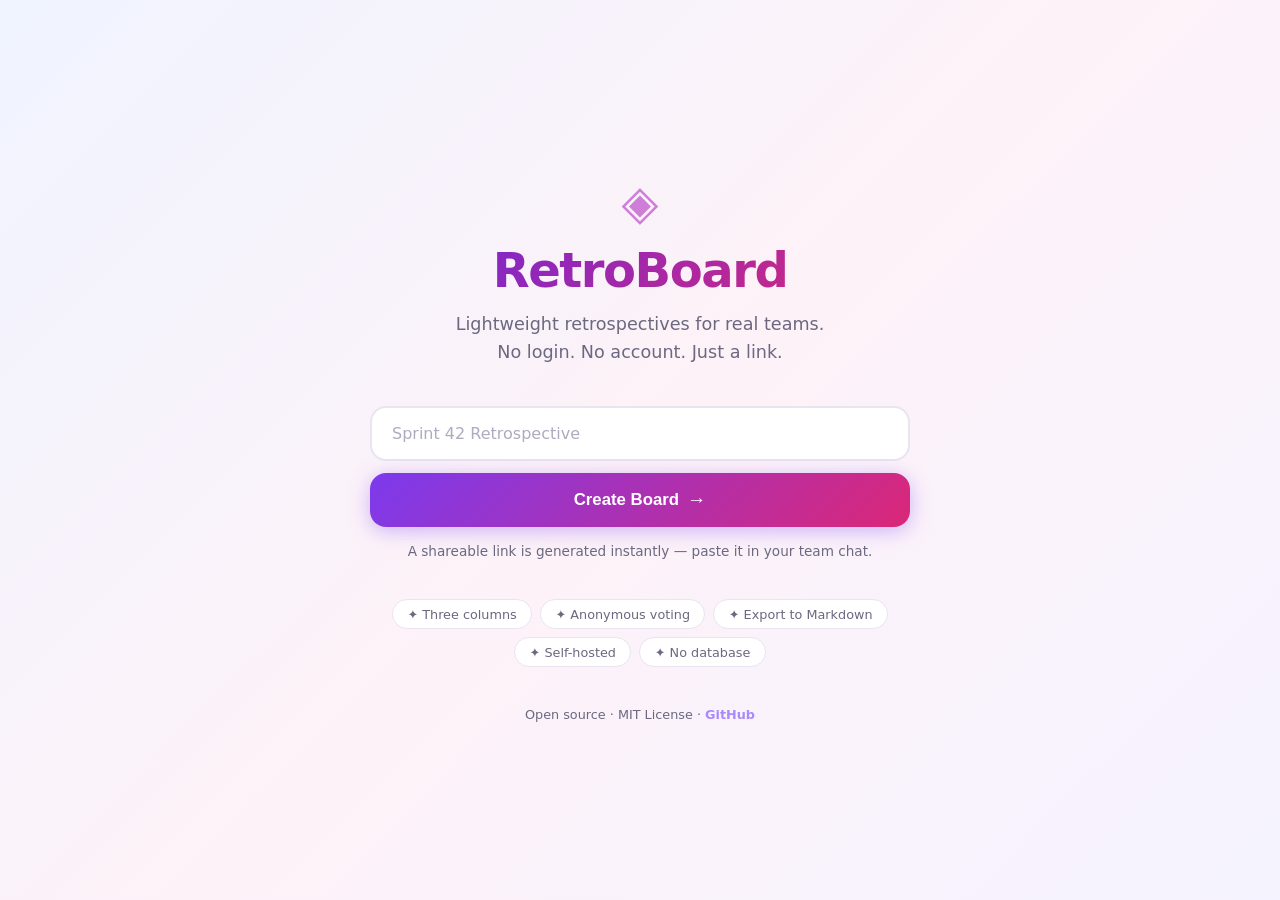
==== templates/index.html @ f41f1943 "feat: Flask backend, full frontend UI, and tests Add all app files: Flask server with 5 API endpoint" ====
<!DOCTYPE html>
<html lang="en">
<head>
  <meta charset="UTF-8" />
  <meta name="viewport" content="width=device-width, initial-scale=1.0"/>
  <title>RetroBoard — Run better retrospectives</title>
  <link rel="stylesheet" href="/static/style.css" />
</head>
<body class="landing-page">

  <div class="landing-wrapper">
    <div class="landing-hero">
      <div class="logo-mark">◈</div>
      <h1 class="landing-title">RetroBoard</h1>
      <p class="landing-sub">Lightweight retrospectives for real teams.<br>No login. No account. Just a link.</p>

      <form class="create-form" id="createForm">
        <input
          type="text"
          id="boardTitle"
          class="title-input"
          placeholder="Sprint 42 Retrospective"
          maxlength="80"
          autocomplete="off"
        />
        <button type="submit" class="btn-create" id="createBtn">
          <span class="btn-text">Create Board</span>
          <span class="btn-icon">→</span>
        </button>
      </form>

      <p class="landing-hint">A shareable link is generated instantly — paste it in your team chat.</p>
    </div>

    <div class="landing-features">
      <div class="feature-pill">✦ Three columns</div>
      <div class="feature-pill">✦ Anonymous voting</div>
      <div class="feature-pill">✦ Export to Markdown</div>
      <div class="feature-pill">✦ Self-hosted</div>
      <div class="feature-pill">✦ No database</div>
    </div>

    <footer class="landing-footer">
      Open source · MIT License ·
      <a href="https://github.com/2025sl93072/retroboard" target="_blank">GitHub</a>
    </footer>
  </div>

  <script>
    const form = document.getElementById('createForm');
    const btn  = document.getElementById('createBtn');

    form.addEventListener('submit', async (e) => {
      e.preventDefault();
      const title = document.getElementById('boardTitle').value.trim()
        || 'Sprint Retrospective';

      btn.disabled = true;
      btn.querySelector('.btn-text').textContent = 'Creating…';

      try {
        const res  = await fetch('/api/boards', {
          method: 'POST',
          headers: { 'Content-Type': 'application/json' },
          body: JSON.stringify({ title }),
        });
        const data = await res.json();
        window.location.href = `/board/${data.id}`;
      } catch {
        btn.disabled = false;
        btn.querySelector('.btn-text').textContent = 'Create Board';
        alert('Something went wrong. Please try again.');
      }
    });
  </script>
</body>
</html>
---- static/style.css ----
/* ── Reset & Base ─────────────────────────────────────────────────────────── */
*, *::before, *::after { box-sizing: border-box; margin: 0; padding: 0; }

:root {
  --green:        #4ade80;
  --green-soft:   #f0fdf4;
  --green-mid:    #bbf7d0;
  --pink:         #f472b6;
  --pink-soft:    #fdf2f8;
  --pink-mid:     #fbcfe8;
  --purple:       #a78bfa;
  --purple-soft:  #f5f3ff;
  --purple-mid:   #ddd6fe;
  --bg:           #faf9f7;
  --surface:      #ffffff;
  --border:       #e8e4f0;
  --text:         #1e1b2e;
  --text-muted:   #6b6880;
  --shadow:       0 2px 16px rgba(100,80,160,.08);
  --shadow-hover: 0 6px 28px rgba(100,80,160,.16);
  --radius:       16px;
  --radius-sm:    10px;
  --font:         'Segoe UI', system-ui, -apple-system, sans-serif;
}

html { font-size: 16px; }

body {
  font-family: var(--font);
  background: var(--bg);
  color: var(--text);
  min-height: 100vh;
}

/* ── Landing Page ─────────────────────────────────────────────────────────── */
.landing-page {
  background: linear-gradient(135deg, #f0f4ff 0%, #fdf2f8 50%, #f5f3ff 100%);
  display: flex;
  align-items: center;
  justify-content: center;
  padding: 2rem;
}

.landing-wrapper {
  max-width: 540px;
  width: 100%;
  text-align: center;
}

.logo-mark {
  font-size: 3rem;
  line-height: 1;
  background: linear-gradient(135deg, var(--purple), var(--pink));
  -webkit-background-clip: text;
  -webkit-text-fill-color: transparent;
  background-clip: text;
  margin-bottom: 1rem;
  display: block;
  animation: float 4s ease-in-out infinite;
}

@keyframes float {
  0%, 100% { transform: translateY(0);    }
  50%       { transform: translateY(-8px); }
}

.landing-title {
  font-size: 3rem;
  font-weight: 800;
  letter-spacing: -0.03em;
  background: linear-gradient(135deg, #6d28d9, #db2777);
  -webkit-background-clip: text;
  -webkit-text-fill-color: transparent;
  background-clip: text;
  margin-bottom: .75rem;
}

.landing-sub {
  font-size: 1.1rem;
  color: var(--text-muted);
  line-height: 1.6;
  margin-bottom: 2.5rem;
}

.create-form {
  display: flex;
  flex-direction: column;
  gap: .75rem;
  margin-bottom: 1rem;
}

.title-input {
  width: 100%;
  padding: 1rem 1.25rem;
  border: 2px solid var(--border);
  border-radius: var(--radius);
  font-size: 1rem;
  font-family: var(--font);
  background: var(--surface);
  color: var(--text);
  outline: none;
  transition: border-color .2s, box-shadow .2s;
}

.title-input:focus {
  border-color: var(--purple);
  box-shadow: 0 0 0 4px rgba(167,139,250,.15);
}

.title-input::placeholder { color: #b0aac0; }

.btn-create {
  display: flex;
  align-items: center;
  justify-content: center;
  gap: .5rem;
  padding: 1rem 2rem;
  background: linear-gradient(135deg, #7c3aed, #db2777);
  color: #fff;
  border: none;
  border-radius: var(--radius);
  font-size: 1.05rem;
  font-weight: 600;
  cursor: pointer;
  transition: transform .15s, box-shadow .15s, opacity .15s;
  box-shadow: 0 4px 20px rgba(124,58,237,.35);
}

.btn-create:hover  { transform: translateY(-2px); box-shadow: 0 8px 28px rgba(124,58,237,.45); }
.btn-create:active { transform: translateY(0);    }
.btn-create:disabled { opacity: .6; cursor: not-allowed; transform: none; }

.btn-icon { font-size: 1.2rem; transition: transform .2s; }
.btn-create:hover .btn-icon { transform: translateX(4px); }

.landing-hint {
  font-size: .85rem;
  color: var(--text-muted);
  margin-bottom: 2.5rem;
}

.landing-features {
  display: flex;
  flex-wrap: wrap;
  justify-content: center;
  gap: .5rem;
  margin-bottom: 2.5rem;
}

.feature-pill {
  padding: .4rem .9rem;
  border-radius: 999px;
  background: var(--surface);
  border: 1.5px solid var(--border);
  font-size: .8rem;
  color: var(--text-muted);
  font-weight: 500;
}

.landing-footer {
  font-size: .8rem;
  color: var(--text-muted);
}

.landing-footer a {
  color: var(--purple);
  text-decoration: none;
  font-weight: 600;
}

.landing-footer a:hover { text-decoration: underline; }

/* ── Board Page ───────────────────────────────────────────────────────────── */
.board-page {
  display: flex;
  flex-direction: column;
  min-height: 100vh;
  background: var(--bg);
}

.board-header {
  display: flex;
  align-items: center;
  gap: 1rem;
  padding: 1rem 1.5rem;
  background: var(--surface);
  border-bottom: 1.5px solid var(--border);
  position: sticky;
  top: 0;
  z-index: 10;
  flex-wrap: wrap;
}

.logo-small {
  font-weight: 800;
  font-size: 1.1rem;
  text-decoration: none;
  background: linear-gradient(135deg, #7c3aed, #db2777);
  -webkit-background-clip: text;
  -webkit-text-fill-color: transparent;
  background-clip: text;
  white-space: nowrap;
}

.board-title {
  flex: 1;
  font-size: 1.1rem;
  font-weight: 700;
  color: var(--text);
  overflow: hidden;
  text-overflow: ellipsis;
  white-space: nowrap;
}

.header-actions {
  display: flex;
  gap: .5rem;
}

.btn-copy, .btn-export {
  padding: .45rem 1rem;
  border-radius: var(--radius-sm);
  font-size: .85rem;
  font-weight: 600;
  cursor: pointer;
  transition: background .15s, transform .1s;
  text-decoration: none;
  display: inline-flex;
  align-items: center;
  gap: .35rem;
}

.btn-copy {
  background: var(--purple-soft);
  color: #6d28d9;
  border: 1.5px solid var(--purple-mid);
}

.btn-copy:hover { background: var(--purple-mid); transform: translateY(-1px); }

.btn-export {
  background: var(--green-soft);
  color: #15803d;
  border: 1.5px solid var(--green-mid);
}

.btn-export:hover { background: var(--green-mid); transform: translateY(-1px); }

/* ── Columns ──────────────────────────────────────────────────────────────── */
.columns-wrapper {
  display: grid;
  grid-template-columns: repeat(3, 1fr);
  gap: 1.25rem;
  padding: 1.5rem;
  flex: 1;
  align-items: start;
}

@media (max-width: 860px) {
  .columns-wrapper { grid-template-columns: 1fr; }
}

.column {
  background: var(--surface);
  border-radius: var(--radius);
  border: 1.5px solid var(--border);
  display: flex;
  flex-direction: column;
  overflow: hidden;
  box-shadow: var(--shadow);
}

.column-header {
  display: flex;
  align-items: center;
  gap: .6rem;
  padding: 1rem 1.25rem;
  border-bottom: 1.5px solid var(--border);
}

.col-green  { background: var(--green-soft); }
.col-pink   { background: var(--pink-soft);  }
.col-purple { background: var(--purple-soft); }

.col-green  h2 { color: #15803d; }
.col-pink   h2 { color: #be185d; }
.col-purple h2 { color: #6d28d9; }

.col-icon { font-size: 1rem; }
.col-green  .col-icon { color: var(--green);  }
.col-pink   .col-icon { color: var(--pink);   }
.col-purple .col-icon { color: var(--purple); }

.column-header h2 {
  flex: 1;
  font-size: .95rem;
  font-weight: 700;
}

.note-count {
  font-size: .75rem;
  font-weight: 700;
  padding: .2rem .55rem;
  border-radius: 999px;
  background: rgba(0,0,0,.07);
  color: inherit;
}

/* ── Notes ────────────────────────────────────────────────────────────────── */
.notes-list {
  display: flex;
  flex-direction: column;
  gap: .75rem;
  padding: 1rem;
  min-height: 80px;
}

.note-card {
  background: var(--bg);
  border: 1.5px solid var(--border);
  border-radius: var(--radius-sm);
  padding: .75rem 1rem;
  display: flex;
  flex-direction: column;
  gap: .5rem;
  animation: slideIn .2s ease;
  transition: box-shadow .2s, transform .2s;
}

.note-card:hover {
  box-shadow: var(--shadow-hover);
  transform: translateY(-2px);
}

@keyframes slideIn {
  from { opacity: 0; transform: translateY(8px); }
  to   { opacity: 1; transform: translateY(0);   }
}

.note-text {
  font-size: .9rem;
  line-height: 1.5;
  color: var(--text);
  word-break: break-word;
}

.note-actions {
  display: flex;
  align-items: center;
  gap: .5rem;
  justify-content: flex-end;
}

.btn-vote {
  display: inline-flex;
  align-items: center;
  gap: .3rem;
  padding: .3rem .7rem;
  border-radius: 999px;
  border: 1.5px solid var(--border);
  background: var(--surface);
  font-size: .8rem;
  font-weight: 700;
  cursor: pointer;
  transition: background .15s, transform .1s, border-color .15s;
  color: var(--text-muted);
}

.btn-vote:hover {
  background: var(--purple-soft);
  border-color: var(--purple-mid);
  color: #6d28d9;
  transform: scale(1.05);
}

.btn-vote.voted {
  background: var(--purple-soft);
  border-color: var(--purple);
  color: #6d28d9;
}

.vote-count { font-variant-numeric: tabular-nums; }

.btn-delete {
  background: none;
  border: none;
  cursor: pointer;
  color: #ccc;
  font-size: .95rem;
  padding: .2rem .4rem;
  border-radius: 6px;
  transition: color .15s, background .15s;
  line-height: 1;
}

.btn-delete:hover { color: #ef4444; background: #fef2f2; }

.empty-state {
  text-align: center;
  color: var(--text-muted);
  font-size: .85rem;
  padding: 1.5rem .5rem;
  font-style: italic;
}

/* ── Add Note Area ────────────────────────────────────────────────────────── */
.add-note-area {
  padding: .75rem 1rem 1rem;
  display: flex;
  flex-direction: column;
  gap: .5rem;
  border-top: 1.5px solid var(--border);
}

.note-input {
  width: 100%;
  padding: .65rem .85rem;
  border: 1.5px solid var(--border);
  border-radius: var(--radius-sm);
  font-size: .9rem;
  font-family: var(--font);
  resize: none;
  background: var(--surface);
  color: var(--text);
  outline: none;
  transition: border-color .2s, box-shadow .2s;
}

.note-input:focus {
  border-color: var(--purple);
  box-shadow: 0 0 0 3px rgba(167,139,250,.12);
}

.note-input::placeholder { color: #b0aac0; }

.btn-add {
  align-self: flex-end;
  padding: .45rem 1.1rem;
  border-radius: var(--radius-sm);
  border: none;
  background: linear-gradient(135deg, #7c3aed, #db2777);
  color: #fff;
  font-size: .85rem;
  font-weight: 600;
  cursor: pointer;
  transition: transform .1s, box-shadow .1s, opacity .15s;
  box-shadow: 0 2px 10px rgba(124,58,237,.3);
}

.btn-add:hover  { transform: translateY(-1px); box-shadow: 0 4px 16px rgba(124,58,237,.4); }
.btn-add:active { transform: translateY(0); }
.btn-add:disabled { opacity: .5; cursor: not-allowed; }

/* ── Toast ────────────────────────────────────────────────────────────────── */
.toast {
  position: fixed;
  bottom: 1.5rem;
  left: 50%;
  transform: translateX(-50%) translateY(80px);
  background: #1e1b2e;
  color: #fff;
  padding: .7rem 1.4rem;
  border-radius: 999px;
  font-size: .88rem;
  font-weight: 500;
  box-shadow: 0 4px 20px rgba(0,0,0,.2);
  transition: transform .3s cubic-bezier(.34,1.56,.64,1), opacity .3s;
  opacity: 0;
  pointer-events: none;
  z-index: 100;
  white-space: nowrap;
}

.toast.show {
  transform: translateX(-50%) translateY(0);
  opacity: 1;
}
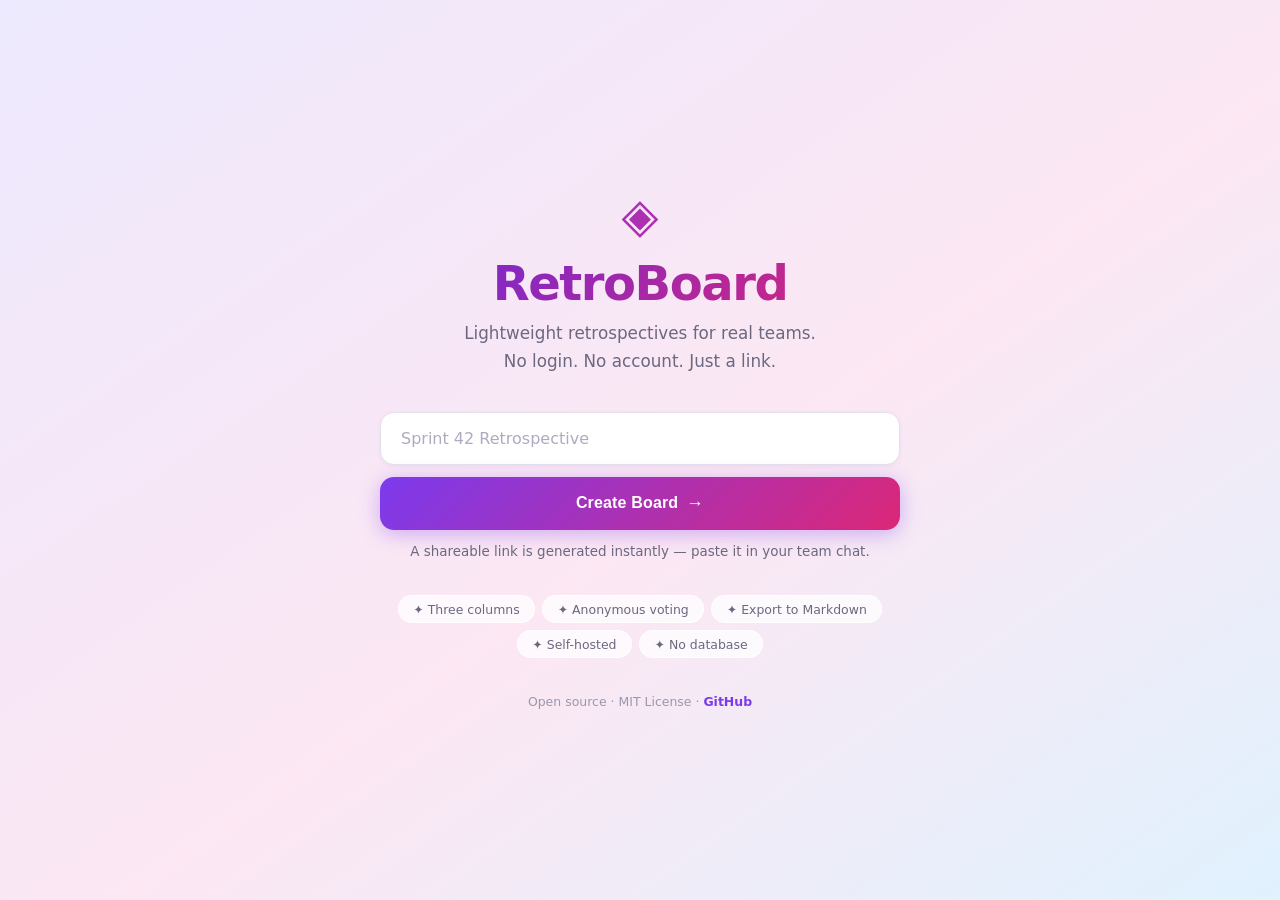
==== commit 00393b34: "feat: add facilitator mode with hidden notes, lock, phase, and timer - app.py: add facilitator_token" ====
--- a/templates/index.html
+++ b/templates/index.html
@@ -65,7 +65,7 @@
           body: JSON.stringify({ title }),
         });
         const data = await res.json();
-        window.location.href = `/board/${data.id}`;
+        window.location.href = `/board/${data.id}?facilitator=${data.facilitator_token}`;
       } catch {
         btn.disabled = false;
         btn.querySelector('.btn-text').textContent = 'Create Board';
--- a/static/style.css
+++ b/static/style.css
@@ -1,26 +1,50 @@
-/* ── Reset & Base ─────────────────────────────────────────────────────────── */
+/* ── Reset & Base ──────────────────────────────────────────────────────────── */
 *, *::before, *::after { box-sizing: border-box; margin: 0; padding: 0; }
 
 :root {
-  --green:        #4ade80;
-  --green-soft:   #f0fdf4;
-  --green-mid:    #bbf7d0;
-  --pink:         #f472b6;
-  --pink-soft:    #fdf2f8;
-  --pink-mid:     #fbcfe8;
-  --purple:       #a78bfa;
-  --purple-soft:  #f5f3ff;
-  --purple-mid:   #ddd6fe;
-  --bg:           #faf9f7;
-  --surface:      #ffffff;
-  --border:       #e8e4f0;
-  --text:         #1e1b2e;
-  --text-muted:   #6b6880;
-  --shadow:       0 2px 16px rgba(100,80,160,.08);
-  --shadow-hover: 0 6px 28px rgba(100,80,160,.16);
-  --radius:       16px;
-  --radius-sm:    10px;
-  --font:         'Segoe UI', system-ui, -apple-system, sans-serif;
+  /* Brand */
+  --brand:         #6d28d9;
+  --brand-light:   #7c3aed;
+  --brand-soft:    #f5f3ff;
+  --brand-mid:     #ddd6fe;
+
+  /* Column colours */
+  --green:         #10b981;
+  --green-soft:    #ecfdf5;
+  --green-mid:     #a7f3d0;
+  --green-dark:    #065f46;
+
+  --rose:          #f43f5e;
+  --rose-soft:     #fff1f2;
+  --rose-mid:      #fecdd3;
+  --rose-dark:     #9f1239;
+
+  --violet:        #8b5cf6;
+  --violet-soft:   #f5f3ff;
+  --violet-mid:    #ddd6fe;
+  --violet-dark:   #5b21b6;
+
+  /* Neutrals */
+  --bg:            #f7f6fb;
+  --surface:       #ffffff;
+  --surface-2:     #f2f1f8;
+  --border:        #e5e2ee;
+  --border-2:      #ccc8de;
+  --text:          #18162a;
+  --text-muted:    #6b6880;
+  --text-subtle:   #9b98ab;
+
+  /* Shadows */
+  --shadow-sm:     0 1px 4px rgba(80,60,140,.07);
+  --shadow-md:     0 4px 16px rgba(80,60,140,.10);
+  --shadow-lg:     0 8px 32px rgba(80,60,140,.14);
+
+  /* Shape */
+  --radius:        14px;
+  --radius-sm:     9px;
+  --radius-xs:     6px;
+
+  --font: 'Inter', 'Segoe UI', system-ui, -apple-system, sans-serif;
 }
 
 html { font-size: 16px; }
@@ -32,25 +56,27 @@
   min-height: 100vh;
 }
 
-/* ── Landing Page ─────────────────────────────────────────────────────────── */
+/* ── Landing Page ──────────────────────────────────────────────────────────── */
 .landing-page {
-  background: linear-gradient(135deg, #f0f4ff 0%, #fdf2f8 50%, #f5f3ff 100%);
+  background: linear-gradient(145deg, #ede9fe 0%, #fce7f3 55%, #e0f2fe 100%);
   display: flex;
   align-items: center;
   justify-content: center;
   padding: 2rem;
+  min-height: 100vh;
 }
 
 .landing-wrapper {
-  max-width: 540px;
+  max-width: 520px;
   width: 100%;
   text-align: center;
+  animation: fadeUp .5s cubic-bezier(.34,1.2,.64,1) both;
 }
 
 .logo-mark {
   font-size: 3rem;
   line-height: 1;
-  background: linear-gradient(135deg, var(--purple), var(--pink));
+  background: linear-gradient(135deg, var(--brand-light), #db2777);
   -webkit-background-clip: text;
   -webkit-text-fill-color: transparent;
   background-clip: text;
@@ -67,32 +93,32 @@
 .landing-title {
   font-size: 3rem;
   font-weight: 800;
-  letter-spacing: -0.03em;
+  letter-spacing: -.03em;
   background: linear-gradient(135deg, #6d28d9, #db2777);
   -webkit-background-clip: text;
   -webkit-text-fill-color: transparent;
   background-clip: text;
-  margin-bottom: .75rem;
+  margin-bottom: .6rem;
 }
 
 .landing-sub {
-  font-size: 1.1rem;
+  font-size: 1.05rem;
   color: var(--text-muted);
-  line-height: 1.6;
-  margin-bottom: 2.5rem;
+  line-height: 1.65;
+  margin-bottom: 2.25rem;
 }
 
 .create-form {
   display: flex;
   flex-direction: column;
   gap: .75rem;
-  margin-bottom: 1rem;
+  margin-bottom: .9rem;
 }
 
 .title-input {
   width: 100%;
   padding: 1rem 1.25rem;
-  border: 2px solid var(--border);
+  border: 1.5px solid var(--border);
   border-radius: var(--radius);
   font-size: 1rem;
   font-family: var(--font);
@@ -100,11 +126,12 @@
   color: var(--text);
   outline: none;
   transition: border-color .2s, box-shadow .2s;
+  box-shadow: var(--shadow-sm);
 }
 
 .title-input:focus {
-  border-color: var(--purple);
-  box-shadow: 0 0 0 4px rgba(167,139,250,.15);
+  border-color: var(--brand-light);
+  box-shadow: 0 0 0 4px rgba(124,58,237,.12);
 }
 
 .title-input::placeholder { color: #b0aac0; }
@@ -119,58 +146,60 @@
   color: #fff;
   border: none;
   border-radius: var(--radius);
-  font-size: 1.05rem;
+  font-size: 1rem;
   font-weight: 600;
   cursor: pointer;
   transition: transform .15s, box-shadow .15s, opacity .15s;
   box-shadow: 0 4px 20px rgba(124,58,237,.35);
+  letter-spacing: .01em;
 }
 
 .btn-create:hover  { transform: translateY(-2px); box-shadow: 0 8px 28px rgba(124,58,237,.45); }
-.btn-create:active { transform: translateY(0);    }
+.btn-create:active { transform: translateY(0); }
 .btn-create:disabled { opacity: .6; cursor: not-allowed; transform: none; }
 
-.btn-icon { font-size: 1.2rem; transition: transform .2s; }
+.btn-icon { font-size: 1.1rem; transition: transform .2s; }
 .btn-create:hover .btn-icon { transform: translateX(4px); }
 
 .landing-hint {
-  font-size: .85rem;
+  font-size: .84rem;
   color: var(--text-muted);
-  margin-bottom: 2.5rem;
+  margin-bottom: 2.25rem;
 }
 
 .landing-features {
   display: flex;
   flex-wrap: wrap;
   justify-content: center;
-  gap: .5rem;
-  margin-bottom: 2.5rem;
+  gap: .45rem;
+  margin-bottom: 2.25rem;
 }
 
 .feature-pill {
-  padding: .4rem .9rem;
-  border-radius: 999px;
-  background: var(--surface);
-  border: 1.5px solid var(--border);
-  font-size: .8rem;
+  padding: .35rem .9rem;
+  border-radius: 999px;
+  background: rgba(255,255,255,.75);
+  border: 1.5px solid rgba(255,255,255,.9);
+  font-size: .78rem;
   color: var(--text-muted);
   font-weight: 500;
+  backdrop-filter: blur(4px);
 }
 
 .landing-footer {
-  font-size: .8rem;
-  color: var(--text-muted);
+  font-size: .78rem;
+  color: var(--text-subtle);
 }
 
 .landing-footer a {
-  color: var(--purple);
+  color: var(--brand-light);
   text-decoration: none;
   font-weight: 600;
 }
 
 .landing-footer a:hover { text-decoration: underline; }
 
-/* ── Board Page ───────────────────────────────────────────────────────────── */
+/* ── Board Header ──────────────────────────────────────────────────────────── */
 .board-page {
   display: flex;
   flex-direction: column;
@@ -182,9 +211,11 @@
   display: flex;
   align-items: center;
   gap: 1rem;
-  padding: 1rem 1.5rem;
-  background: var(--surface);
-  border-bottom: 1.5px solid var(--border);
+  padding: .875rem 1.75rem;
+  background: rgba(255,255,255,.85);
+  backdrop-filter: blur(12px);
+  -webkit-backdrop-filter: blur(12px);
+  border-bottom: 1px solid var(--border);
   position: sticky;
   top: 0;
   z-index: 10;
@@ -193,19 +224,20 @@
 
 .logo-small {
   font-weight: 800;
-  font-size: 1.1rem;
+  font-size: 1.05rem;
   text-decoration: none;
   background: linear-gradient(135deg, #7c3aed, #db2777);
   -webkit-background-clip: text;
   -webkit-text-fill-color: transparent;
   background-clip: text;
   white-space: nowrap;
+  letter-spacing: -.01em;
 }
 
 .board-title {
   flex: 1;
-  font-size: 1.1rem;
-  font-weight: 700;
+  font-size: 1rem;
+  font-weight: 600;
   color: var(--text);
   overflow: hidden;
   text-overflow: ellipsis;
@@ -214,132 +246,195 @@
 
 .header-actions {
   display: flex;
-  gap: .5rem;
-}
-
+  align-items: center;
+  gap: .6rem;
+}
+
+/* Presence badge */
+.presence-badge {
+  display: inline-flex;
+  align-items: center;
+  gap: .4rem;
+  font-size: .75rem;
+  font-weight: 600;
+  color: #059669;
+  background: #ecfdf5;
+  border: 1px solid #a7f3d0;
+  border-radius: 999px;
+  padding: .28rem .75rem .28rem .55rem;
+  white-space: nowrap;
+  min-width: 7rem;
+  letter-spacing: .01em;
+}
+
+.presence-badge::before {
+  content: '';
+  display: inline-block;
+  width: 7px;
+  height: 7px;
+  border-radius: 50%;
+  background: #10b981;
+  box-shadow: 0 0 0 2px rgba(16,185,129,.25);
+  animation: pulse-dot 2s ease-in-out infinite;
+  flex-shrink: 0;
+}
+
+@keyframes pulse-dot {
+  0%, 100% { box-shadow: 0 0 0 2px rgba(16,185,129,.25); }
+  50%       { box-shadow: 0 0 0 5px rgba(16,185,129,.10); }
+}
+
+/* Header buttons */
 .btn-copy, .btn-export {
-  padding: .45rem 1rem;
-  border-radius: var(--radius-sm);
-  font-size: .85rem;
+  display: inline-flex;
+  align-items: center;
+  gap: .4rem;
+  padding: .42rem 1rem;
+  border-radius: 999px;
+  font-size: .8rem;
   font-weight: 600;
   cursor: pointer;
-  transition: background .15s, transform .1s;
+  transition: background .15s, box-shadow .15s, transform .1s;
   text-decoration: none;
-  display: inline-flex;
-  align-items: center;
-  gap: .35rem;
+  letter-spacing: .01em;
+  white-space: nowrap;
 }
 
 .btn-copy {
-  background: var(--purple-soft);
-  color: #6d28d9;
-  border: 1.5px solid var(--purple-mid);
-}
-
-.btn-copy:hover { background: var(--purple-mid); transform: translateY(-1px); }
+  background: var(--brand-soft);
+  color: var(--brand);
+  border: 1.5px solid var(--brand-mid);
+}
+
+.btn-copy:hover {
+  background: var(--brand-mid);
+  box-shadow: 0 2px 10px rgba(109,40,217,.15);
+  transform: translateY(-1px);
+}
 
 .btn-export {
-  background: var(--green-soft);
-  color: #15803d;
-  border: 1.5px solid var(--green-mid);
-}
-
-.btn-export:hover { background: var(--green-mid); transform: translateY(-1px); }
-
-/* ── Columns ──────────────────────────────────────────────────────────────── */
+  background: linear-gradient(135deg, #7c3aed, #db2777);
+  color: #fff;
+  border: none;
+  box-shadow: 0 2px 10px rgba(124,58,237,.25);
+}
+
+.btn-export:hover {
+  box-shadow: 0 4px 16px rgba(124,58,237,.4);
+  transform: translateY(-1px);
+}
+
+/* ── Columns ───────────────────────────────────────────────────────────────── */
 .columns-wrapper {
   display: grid;
   grid-template-columns: repeat(3, 1fr);
   gap: 1.25rem;
-  padding: 1.5rem;
+  padding: 1.5rem 1.75rem;
   flex: 1;
   align-items: start;
-}
-
-@media (max-width: 860px) {
-  .columns-wrapper { grid-template-columns: 1fr; }
 }
 
 .column {
   background: var(--surface);
   border-radius: var(--radius);
-  border: 1.5px solid var(--border);
+  border: 1px solid var(--border);
   display: flex;
   flex-direction: column;
   overflow: hidden;
-  box-shadow: var(--shadow);
-}
+  box-shadow: var(--shadow-sm);
+  transition: box-shadow .2s;
+}
+
+.column:hover { box-shadow: var(--shadow-md); }
 
 .column-header {
   display: flex;
   align-items: center;
   gap: .6rem;
-  padding: 1rem 1.25rem;
-  border-bottom: 1.5px solid var(--border);
-}
-
-.col-green  { background: var(--green-soft); }
-.col-pink   { background: var(--pink-soft);  }
-.col-purple { background: var(--purple-soft); }
-
-.col-green  h2 { color: #15803d; }
-.col-pink   h2 { color: #be185d; }
-.col-purple h2 { color: #6d28d9; }
-
-.col-icon { font-size: 1rem; }
+  padding: .875rem 1.125rem;
+  border-bottom: 1px solid var(--border);
+}
+
+.col-green  { background: var(--green-soft);  border-bottom-color: var(--green-mid); }
+.col-pink   { background: var(--rose-soft);   border-bottom-color: var(--rose-mid);  }
+.col-purple { background: var(--violet-soft); border-bottom-color: var(--violet-mid); }
+
+.col-green  h2 { color: var(--green-dark); }
+.col-pink   h2 { color: var(--rose-dark);  }
+.col-purple h2 { color: var(--violet-dark); }
+
+.col-icon { font-size: .95rem; }
 .col-green  .col-icon { color: var(--green);  }
-.col-pink   .col-icon { color: var(--pink);   }
-.col-purple .col-icon { color: var(--purple); }
+.col-pink   .col-icon { color: var(--rose);   }
+.col-purple .col-icon { color: var(--violet); }
 
 .column-header h2 {
   flex: 1;
-  font-size: .95rem;
+  font-size: .88rem;
   font-weight: 700;
+  letter-spacing: .01em;
 }
 
 .note-count {
-  font-size: .75rem;
+  font-size: .7rem;
   font-weight: 700;
-  padding: .2rem .55rem;
-  border-radius: 999px;
-  background: rgba(0,0,0,.07);
+  padding: .18rem .52rem;
+  border-radius: 999px;
+  background: rgba(0,0,0,.08);
   color: inherit;
-}
-
-/* ── Notes ────────────────────────────────────────────────────────────────── */
+  min-width: 1.4rem;
+  text-align: center;
+}
+
+/* ── Notes ─────────────────────────────────────────────────────────────────── */
 .notes-list {
   display: flex;
   flex-direction: column;
-  gap: .75rem;
-  padding: 1rem;
-  min-height: 80px;
+  gap: .6rem;
+  padding: .875rem;
+  min-height: 72px;
 }
 
 .note-card {
-  background: var(--bg);
-  border: 1.5px solid var(--border);
+  background: var(--surface);
+  border: 1px solid var(--border);
   border-radius: var(--radius-sm);
-  padding: .75rem 1rem;
+  padding: .75rem .875rem;
   display: flex;
   flex-direction: column;
   gap: .5rem;
-  animation: slideIn .2s ease;
-  transition: box-shadow .2s, transform .2s;
+  box-shadow: var(--shadow-sm);
+  transition: box-shadow .2s, transform .15s;
+}
+
+.note-card.is-new {
+  animation: slideIn .22s cubic-bezier(.34,1.4,.64,1) both;
 }
 
 .note-card:hover {
-  box-shadow: var(--shadow-hover);
-  transform: translateY(-2px);
+  box-shadow: var(--shadow-md);
+  transform: translateY(-1px);
 }
 
 @keyframes slideIn {
-  from { opacity: 0; transform: translateY(8px); }
-  to   { opacity: 1; transform: translateY(0);   }
+  from { opacity: 0; transform: translateY(10px) scale(.98); }
+  to   { opacity: 1; transform: translateY(0)    scale(1);   }
+}
+
+@keyframes popIn {
+  0%   { transform: scale(1);    }
+  40%  { transform: scale(1.2);  }
+  100% { transform: scale(1);    }
+}
+
+@keyframes fadeUp {
+  from { opacity: 0; transform: translateY(16px); }
+  to   { opacity: 1; transform: translateY(0);    }
 }
 
 .note-text {
-  font-size: .9rem;
-  line-height: 1.5;
+  font-size: .875rem;
+  line-height: 1.55;
   color: var(--text);
   word-break: break-word;
 }
@@ -347,7 +442,7 @@
 .note-actions {
   display: flex;
   align-items: center;
-  gap: .5rem;
+  gap: .4rem;
   justify-content: flex-end;
 }
 
@@ -355,28 +450,33 @@
   display: inline-flex;
   align-items: center;
   gap: .3rem;
-  padding: .3rem .7rem;
+  padding: .28rem .65rem;
   border-radius: 999px;
   border: 1.5px solid var(--border);
-  background: var(--surface);
-  font-size: .8rem;
+  background: var(--surface-2);
+  font-size: .78rem;
   font-weight: 700;
   cursor: pointer;
-  transition: background .15s, transform .1s, border-color .15s;
+  transition: background .15s, transform .1s, border-color .15s, color .15s;
   color: var(--text-muted);
 }
 
 .btn-vote:hover {
-  background: var(--purple-soft);
-  border-color: var(--purple-mid);
-  color: #6d28d9;
-  transform: scale(1.05);
+  background: var(--violet-soft);
+  border-color: var(--violet-mid);
+  color: var(--violet-dark);
+  transform: scale(1.06);
 }
 
 .btn-vote.voted {
-  background: var(--purple-soft);
-  border-color: var(--purple);
-  color: #6d28d9;
+  background: var(--violet-soft);
+  border-color: var(--violet);
+  color: var(--violet-dark);
+  box-shadow: 0 0 0 3px rgba(139,92,246,.12);
+}
+
+.btn-vote.pop {
+  animation: popIn .28s cubic-bezier(.34,1.56,.64,1);
 }
 
 .vote-count { font-variant-numeric: tabular-nums; }
@@ -385,10 +485,10 @@
   background: none;
   border: none;
   cursor: pointer;
-  color: #ccc;
-  font-size: .95rem;
+  color: var(--border-2);
+  font-size: .9rem;
   padding: .2rem .4rem;
-  border-radius: 6px;
+  border-radius: var(--radius-xs);
   transition: color .15s, background .15s;
   line-height: 1;
 }
@@ -397,27 +497,28 @@
 
 .empty-state {
   text-align: center;
-  color: var(--text-muted);
-  font-size: .85rem;
+  color: var(--text-subtle);
+  font-size: .82rem;
   padding: 1.5rem .5rem;
   font-style: italic;
 }
 
-/* ── Add Note Area ────────────────────────────────────────────────────────── */
+/* ── Add Note Area ─────────────────────────────────────────────────────────── */
 .add-note-area {
-  padding: .75rem 1rem 1rem;
+  padding: .75rem .875rem 1rem;
   display: flex;
   flex-direction: column;
   gap: .5rem;
-  border-top: 1.5px solid var(--border);
+  border-top: 1px solid var(--border);
+  background: var(--surface-2);
 }
 
 .note-input {
   width: 100%;
-  padding: .65rem .85rem;
+  padding: .6rem .8rem;
   border: 1.5px solid var(--border);
   border-radius: var(--radius-sm);
-  font-size: .9rem;
+  font-size: .875rem;
   font-family: var(--font);
   resize: none;
   background: var(--surface);
@@ -427,44 +528,45 @@
 }
 
 .note-input:focus {
-  border-color: var(--purple);
-  box-shadow: 0 0 0 3px rgba(167,139,250,.12);
-}
-
-.note-input::placeholder { color: #b0aac0; }
+  border-color: var(--brand-light);
+  box-shadow: 0 0 0 3px rgba(124,58,237,.1);
+}
+
+.note-input::placeholder { color: #c0bbd0; }
 
 .btn-add {
   align-self: flex-end;
-  padding: .45rem 1.1rem;
-  border-radius: var(--radius-sm);
+  padding: .4rem 1rem;
+  border-radius: 999px;
   border: none;
   background: linear-gradient(135deg, #7c3aed, #db2777);
   color: #fff;
-  font-size: .85rem;
+  font-size: .8rem;
   font-weight: 600;
   cursor: pointer;
   transition: transform .1s, box-shadow .1s, opacity .15s;
-  box-shadow: 0 2px 10px rgba(124,58,237,.3);
-}
-
-.btn-add:hover  { transform: translateY(-1px); box-shadow: 0 4px 16px rgba(124,58,237,.4); }
+  box-shadow: 0 2px 8px rgba(124,58,237,.28);
+  letter-spacing: .01em;
+}
+
+.btn-add:hover  { transform: translateY(-1px); box-shadow: 0 4px 14px rgba(124,58,237,.4); }
 .btn-add:active { transform: translateY(0); }
-.btn-add:disabled { opacity: .5; cursor: not-allowed; }
-
-/* ── Toast ────────────────────────────────────────────────────────────────── */
+.btn-add:disabled { opacity: .45; cursor: not-allowed; }
+
+/* ── Toast ─────────────────────────────────────────────────────────────────── */
 .toast {
   position: fixed;
-  bottom: 1.5rem;
+  bottom: 1.75rem;
   left: 50%;
-  transform: translateX(-50%) translateY(80px);
-  background: #1e1b2e;
+  transform: translateX(-50%) translateY(72px);
+  background: #18162a;
   color: #fff;
-  padding: .7rem 1.4rem;
-  border-radius: 999px;
-  font-size: .88rem;
+  padding: .6rem 1.4rem;
+  border-radius: 999px;
+  font-size: .84rem;
   font-weight: 500;
-  box-shadow: 0 4px 20px rgba(0,0,0,.2);
-  transition: transform .3s cubic-bezier(.34,1.56,.64,1), opacity .3s;
+  box-shadow: 0 4px 24px rgba(0,0,0,.22);
+  transition: transform .28s cubic-bezier(.34,1.56,.64,1), opacity .25s;
   opacity: 0;
   pointer-events: none;
   z-index: 100;
@@ -475,3 +577,227 @@
   transform: translateX(-50%) translateY(0);
   opacity: 1;
 }
+
+/* ── Responsive ────────────────────────────────────────────────────────────── */
+@media (max-width: 900px) {
+  .columns-wrapper { grid-template-columns: 1fr; }
+}
+
+@media (max-width: 600px) {
+  .board-header {
+    gap: .5rem;
+    padding: .75rem 1rem;
+  }
+
+  .board-title {
+    width: 100%;
+    flex: none;
+    order: 3;
+    font-size: .95rem;
+  }
+
+  .header-actions { margin-left: auto; }
+
+  .columns-wrapper { padding: 1rem .875rem; gap: .875rem; }
+
+  .btn-copy, .btn-export { padding: .4rem .8rem; font-size: .77rem; }
+
+  .landing-title { font-size: 2.2rem; }
+  .logo-mark     { font-size: 2.4rem; }
+}
+
+/* ── Facilitator Bar ───────────────────────────────────────────────────────── */
+.facilitator-bar {
+  display: flex;
+  align-items: center;
+  flex-wrap: wrap;
+  gap: .6rem .9rem;
+  padding: .6rem 1.75rem;
+  background: linear-gradient(90deg, #1e1b4b, #312e81);
+  border-bottom: 1px solid rgba(255,255,255,.08);
+  position: sticky;
+  top: 54px;
+  z-index: 9;
+}
+
+.fac-badge {
+  font-size: .75rem;
+  font-weight: 700;
+  color: #c4b5fd;
+  letter-spacing: .05em;
+  text-transform: uppercase;
+  white-space: nowrap;
+  padding: .2rem .6rem;
+  border: 1px solid rgba(196,181,253,.3);
+  border-radius: 999px;
+}
+
+.fac-group {
+  display: flex;
+  align-items: center;
+  gap: .35rem;
+}
+
+.fac-label {
+  font-size: .72rem;
+  font-weight: 600;
+  color: rgba(255,255,255,.45);
+  letter-spacing: .04em;
+  text-transform: uppercase;
+  margin-right: .15rem;
+}
+
+.btn-phase {
+  padding: .28rem .75rem;
+  border-radius: 999px;
+  border: 1.5px solid rgba(255,255,255,.18);
+  background: rgba(255,255,255,.07);
+  color: rgba(255,255,255,.65);
+  font-size: .76rem;
+  font-weight: 600;
+  cursor: pointer;
+  transition: background .15s, color .15s, border-color .15s;
+  white-space: nowrap;
+}
+
+.btn-phase:hover {
+  background: rgba(255,255,255,.14);
+  color: #fff;
+}
+
+.btn-phase.active {
+  background: #fff;
+  color: #312e81;
+  border-color: #fff;
+}
+
+.btn-fac-toggle {
+  padding: .28rem .8rem;
+  border-radius: 999px;
+  border: 1.5px solid rgba(255,255,255,.18);
+  background: rgba(255,255,255,.07);
+  color: rgba(255,255,255,.75);
+  font-size: .76rem;
+  font-weight: 600;
+  cursor: pointer;
+  transition: background .15s, color .15s, border-color .15s, box-shadow .15s;
+  white-space: nowrap;
+}
+
+.btn-fac-toggle:hover {
+  background: rgba(255,255,255,.14);
+  color: #fff;
+}
+
+.btn-fac-toggle.active {
+  background: #10b981;
+  border-color: #10b981;
+  color: #fff;
+  box-shadow: 0 0 0 3px rgba(16,185,129,.25);
+}
+
+.btn-fac-toggle.active-lock {
+  background: #f43f5e;
+  border-color: #f43f5e;
+  color: #fff;
+  box-shadow: 0 0 0 3px rgba(244,63,94,.25);
+}
+
+.btn-fac-timer {
+  padding: .22rem .6rem;
+  border-radius: 999px;
+  border: 1.5px solid rgba(255,255,255,.18);
+  background: rgba(255,255,255,.07);
+  color: rgba(255,255,255,.65);
+  font-size: .73rem;
+  font-weight: 600;
+  cursor: pointer;
+  transition: background .15s, color .15s;
+}
+
+.btn-fac-timer:hover { background: rgba(255,255,255,.14); color: #fff; }
+
+.btn-fac-timer-stop {
+  color: #fca5a5;
+  border-color: rgba(252,165,165,.3);
+}
+
+.btn-fac-timer-stop:hover { background: rgba(239,68,68,.2); color: #fca5a5; }
+
+.btn-fac-copy {
+  margin-left: auto;
+  padding: .28rem .8rem;
+  border-radius: 999px;
+  border: 1.5px solid rgba(255,255,255,.18);
+  background: rgba(255,255,255,.07);
+  color: rgba(255,255,255,.65);
+  font-size: .73rem;
+  font-weight: 600;
+  cursor: pointer;
+  transition: background .15s, color .15s;
+  white-space: nowrap;
+}
+
+.btn-fac-copy:hover { background: rgba(255,255,255,.14); color: #fff; }
+
+/* ── Status Banner ─────────────────────────────────────────────────────────── */
+.status-banner {
+  display: flex;
+  align-items: center;
+  gap: .75rem;
+  padding: .4rem 1.75rem;
+  background: rgba(255,255,255,.6);
+  backdrop-filter: blur(8px);
+  border-bottom: 1px solid var(--border);
+}
+
+.phase-chip {
+  display: inline-flex;
+  align-items: center;
+  padding: .2rem .7rem;
+  border-radius: 999px;
+  font-size: .73rem;
+  font-weight: 700;
+  letter-spacing: .04em;
+  text-transform: uppercase;
+}
+
+.phase-chip.phase-collecting {
+  background: #ecfdf5;
+  color: #065f46;
+  border: 1px solid #a7f3d0;
+}
+
+.phase-chip.phase-voting {
+  background: #f5f3ff;
+  color: #5b21b6;
+  border: 1px solid #ddd6fe;
+}
+
+.phase-chip.phase-discussing {
+  background: #fff7ed;
+  color: #9a3412;
+  border: 1px solid #fed7aa;
+}
+
+.timer-countdown {
+  font-size: .82rem;
+  font-weight: 700;
+  font-variant-numeric: tabular-nums;
+  color: var(--text-muted);
+  font-family: 'Courier New', monospace;
+}
+
+/* ── Hidden Notes ──────────────────────────────────────────────────────────── */
+.note-card.hidden-note {
+  background: var(--surface-2);
+  border-color: var(--border);
+  opacity: .75;
+}
+
+.note-hidden-placeholder {
+  color: var(--text-subtle) !important;
+  font-style: italic;
+  font-size: .82rem !important;
+}
+
